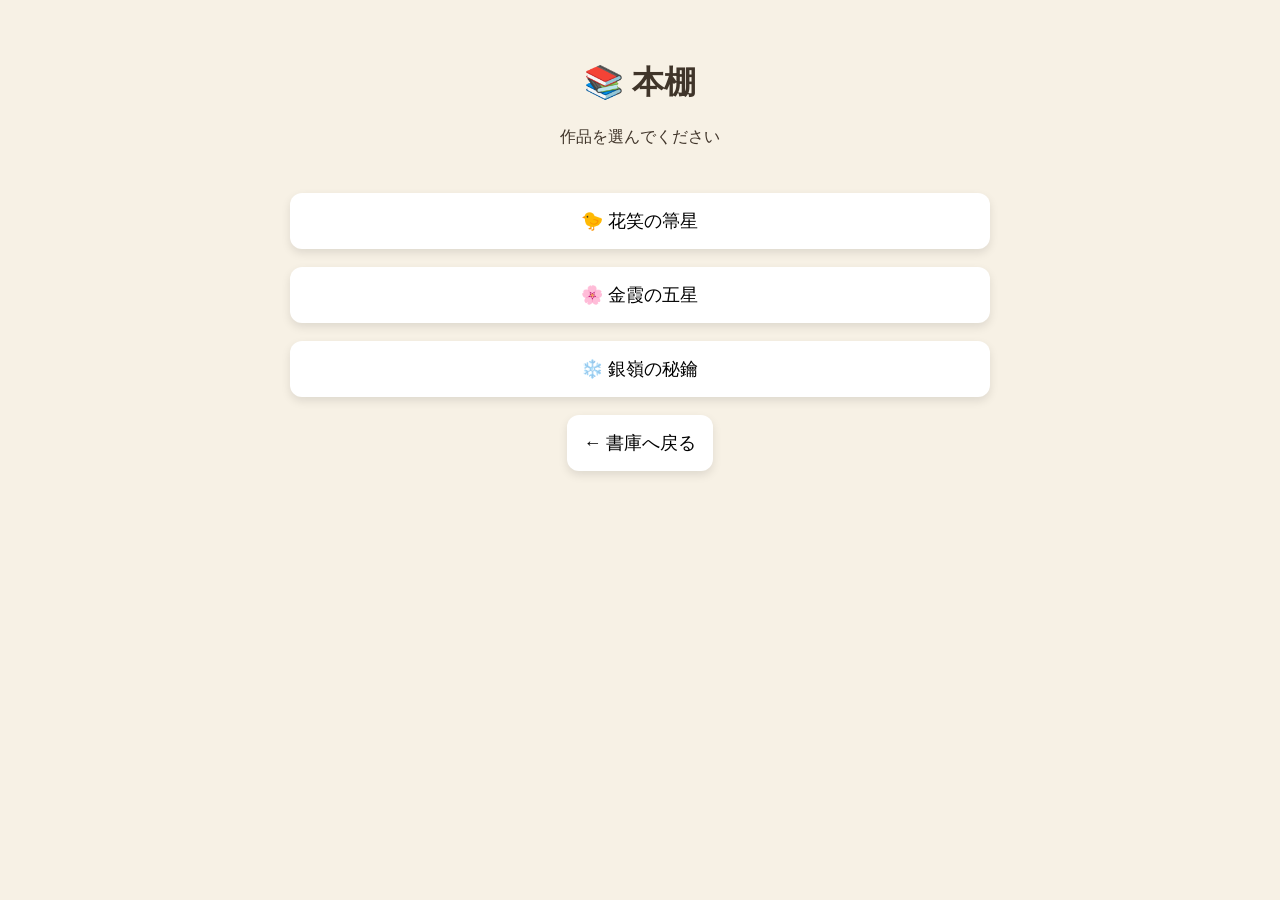
==== bookshelf.html @ 85a71ff8 "Create bookshelf.html" ====
<!DOCTYPE html>
<html lang="ja">

<head>

<meta charset="UTF-8">

<meta name="viewport" content="width=device-width, initial-scale=1.0">

<title>本棚</title>

<link rel="stylesheet" href="style.css">

</head>

<body>

<div class="container">

<h1>📚 本棚</h1>

<p class="catch">
作品を選んでください
</p>

<div class="menu">

<button>🐤 花笑の箒星</button>

<button>🌸 金霞の五星</button>

<button>❄️ 銀嶺の秘鑰</button>

</div>

<br>

<button onclick="location.href='index.html'">

← 書庫へ戻る

</button>

</div>

</body>

</html>
---- style.css ----
body{

    margin:0;

    font-family:serif;

    background:#f7f1e5;

    color:#40352a;

}

.container{

    max-width:700px;

    margin:auto;

    padding:40px 20px;

    text-align:center;

}

h1{

    font-size:32px;

    margin-bottom:5px;

}

h2{

    color:#8a6d3b;

    margin-bottom:30px;

}

.catch{

    line-height:2;

    margin-bottom:40px;

}

.menu{

    display:flex;

    flex-direction:column;

    gap:18px;

}

button{

    font-size:18px;

    padding:16px;

    border:none;

    border-radius:12px;

    background:white;

    cursor:pointer;

    box-shadow:0 4px 10px rgba(0,0,0,.1);

    transition:.2s;

}

button:hover{

    transform:translateY(-3px);

}
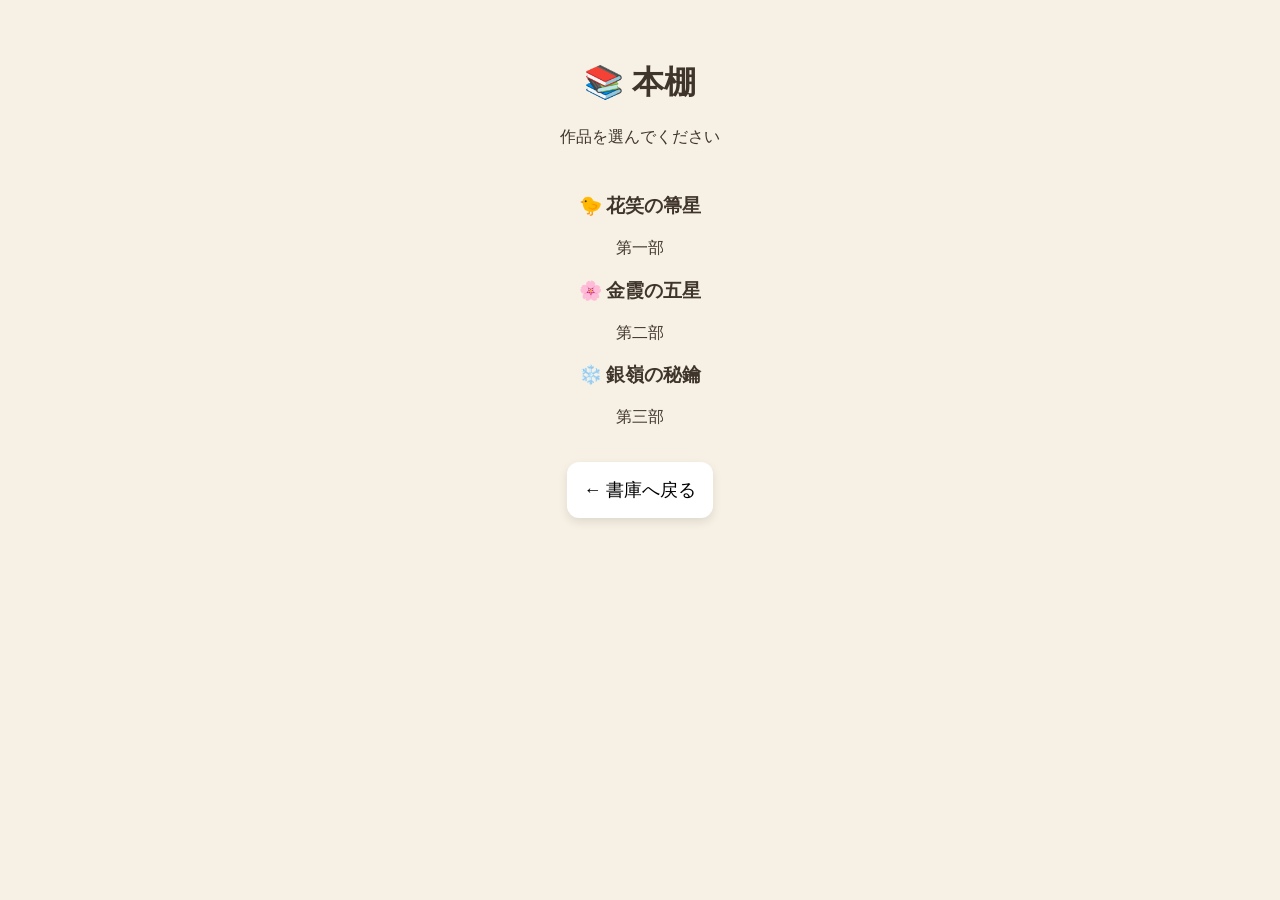
==== commit 3538cac6: "Update bookshelf.html" ====
--- a/bookshelf.html
+++ b/bookshelf.html
@@ -23,16 +23,33 @@
 作品を選んでください
 </p>
 
-<div class="menu">
+<div class="book-list">
 
-<button>🐤 花笑の箒星</button>
+<div class="book-card">
 
-<button>🌸 金霞の五星</button>
+<h3>🐤 花笑の箒星</h3>
 
-<button>❄️ 銀嶺の秘鑰</button>
+<p>第一部</p>
 
 </div>
 
+<div class="book-card">
+
+<h3>🌸 金霞の五星</h3>
+
+<p>第二部</p>
+
+</div>
+
+<div class="book-card">
+
+<h3>❄️ 銀嶺の秘鑰</h3>
+
+<p>第三部</p>
+
+</div>
+
+</div>
 <br>
 
 <button onclick="location.href='index.html'">
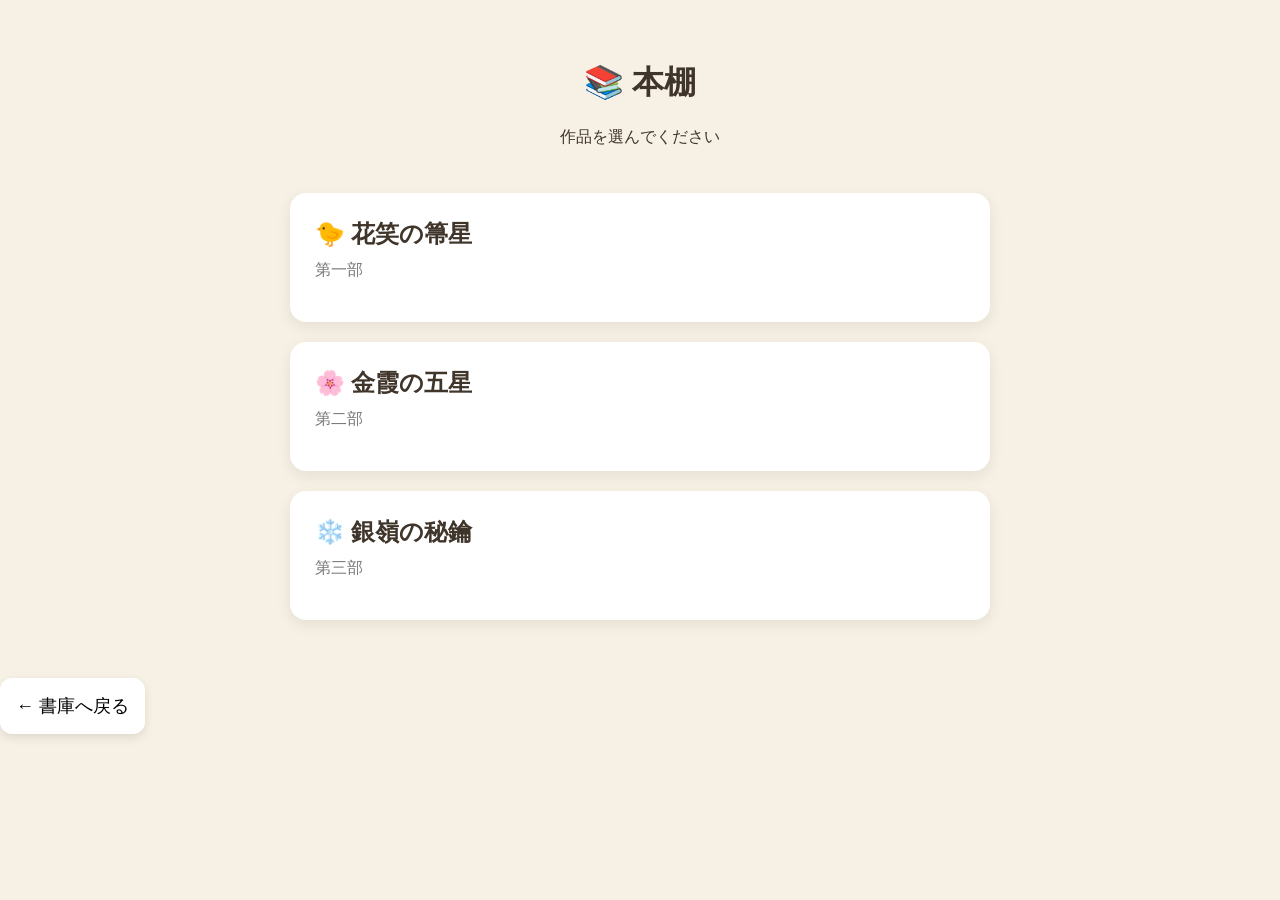
==== commit 2a0eaac3: "Update bookshelf.html" ====
--- a/bookshelf.html
+++ b/bookshelf.html
@@ -25,31 +25,35 @@
 
 <div class="book-list">
 
-<div class="book-card">
+    <div class="book-card" onclick="showBook('hanawarai')">
 
-<h3>🐤 花笑の箒星</h3>
+        <h3>🐤 花笑の箒星</h3>
 
-<p>第一部</p>
+        <p>第一部</p>
+
+    </div>
+
+    <div class="book-card" onclick="showBook('kinka')">
+
+        <h3>🌸 金霞の五星</h3>
+
+        <p>第二部</p>
+
+    </div>
+
+    <div class="book-card" onclick="showBook('ginrei')">
+
+        <h3>❄️ 銀嶺の秘鑰</h3>
+
+        <p>第三部</p>
+
+    </div>
 
 </div>
 
-<div class="book-card">
+<div id="bookDetail"></div>
 
-<h3>🌸 金霞の五星</h3>
-
-<p>第二部</p>
-
-</div>
-
-<div class="book-card">
-
-<h3>❄️ 銀嶺の秘鑰</h3>
-
-<p>第三部</p>
-
-</div>
-
-</div>
+<script src="script.js"></script></div>
 <br>
 
 <button onclick="location.href='index.html'">
--- a/style.css
+++ b/style.css
@@ -81,3 +81,55 @@
     transform:translateY(-3px);
 
 }
+
+.book-list{
+
+display:flex;
+
+flex-direction:column;
+
+gap:20px;
+
+margin-top:30px;
+
+}
+
+.book-card{
+
+background:white;
+
+padding:25px;
+
+border-radius:16px;
+
+box-shadow:0 5px 15px rgba(0,0,0,.08);
+
+text-align:left;
+
+cursor:pointer;
+
+transition:.2s;
+
+}
+
+.book-card:hover{
+
+transform:translateY(-4px);
+
+}
+
+.book-card h3{
+
+margin:0;
+
+font-size:24px;
+
+}
+
+.book-card p{
+
+margin-top:10px;
+
+color:#777;
+
+}
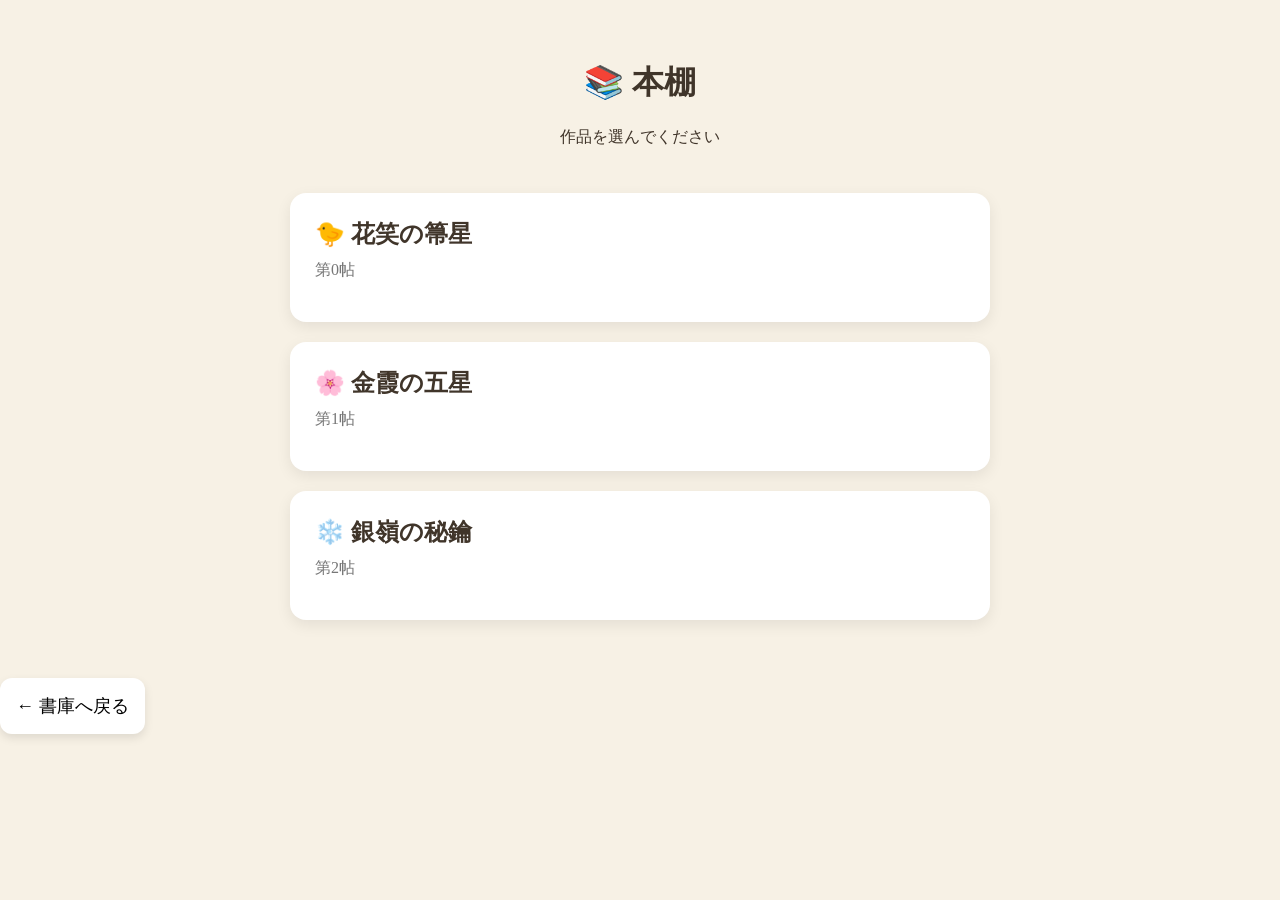
==== commit b1a3af2e: "Update bookshelf.html" ====
--- a/bookshelf.html
+++ b/bookshelf.html
@@ -29,7 +29,7 @@
 
         <h3>🐤 花笑の箒星</h3>
 
-        <p>第一部</p>
+        <p>第0帖</p>
 
     </div>
 
@@ -37,7 +37,7 @@
 
         <h3>🌸 金霞の五星</h3>
 
-        <p>第二部</p>
+        <p>第1帖</p>
 
     </div>
 
@@ -45,7 +45,7 @@
 
         <h3>❄️ 銀嶺の秘鑰</h3>
 
-        <p>第三部</p>
+        <p>第2帖</p>
 
     </div>
 
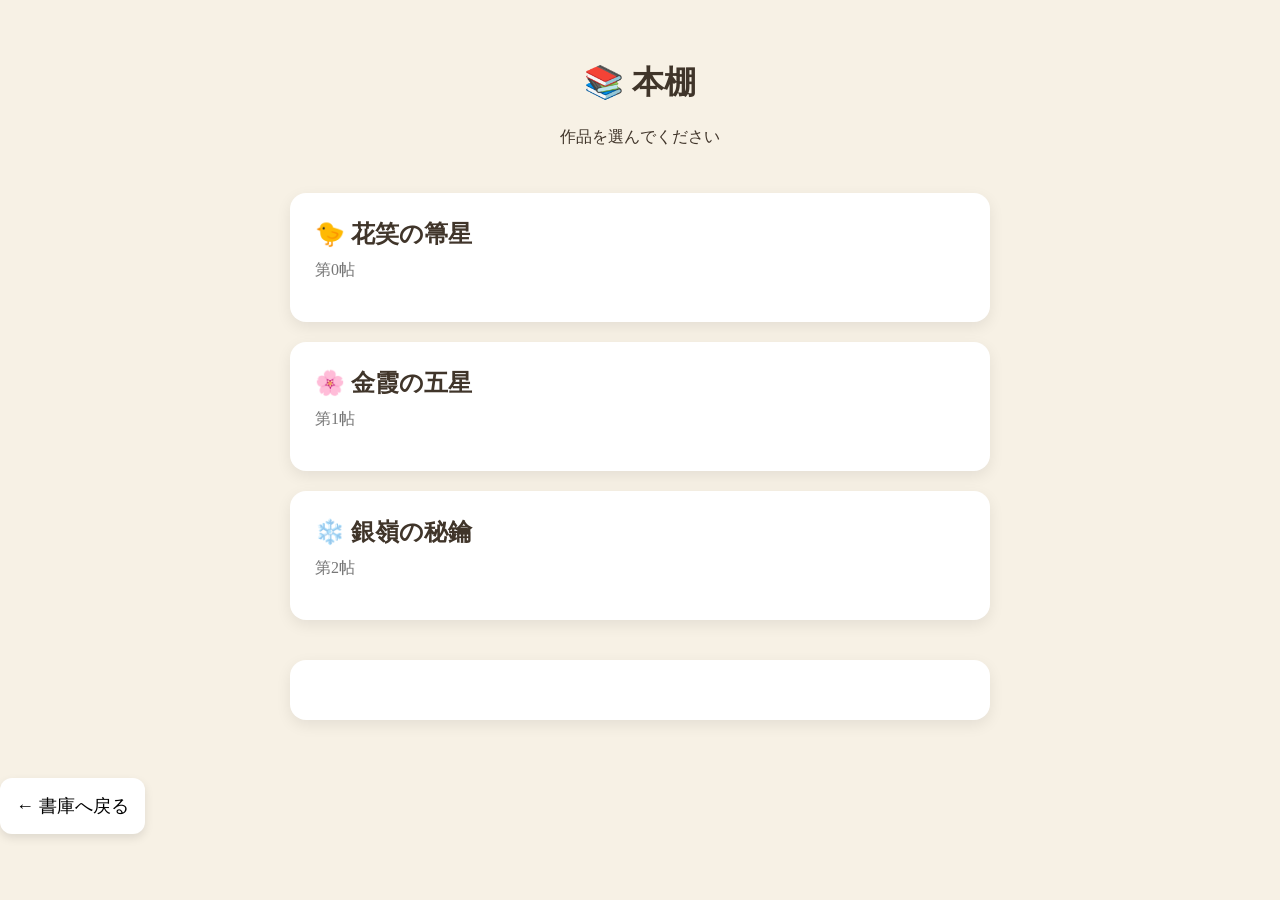
==== commit 91a6f4e7: "Update bookshelf.html" ====
--- a/bookshelf.html
+++ b/bookshelf.html
@@ -25,7 +25,7 @@
 
 <div class="book-list">
 
-    <div class="book-card" onclick="showBook('hanawarai')">
+    <div class="book-card" onclick="showBook('hanaemi')">
 
         <h3>🐤 花笑の箒星</h3>
 
@@ -53,6 +53,7 @@
 
 <div id="bookDetail"></div>
 
+<script src="books.js"></script>
 <script src="script.js"></script></div>
 <br>
 
--- a/style.css
+++ b/style.css
@@ -133,3 +133,41 @@
 color:#777;
 
 }
+
+#bookDetail{
+
+margin-top:40px;
+
+background:white;
+
+padding:30px;
+
+border-radius:16px;
+
+box-shadow:0 5px 15px rgba(0,0,0,.08);
+
+}
+
+.chapter-list{
+
+display:flex;
+
+flex-direction:column;
+
+gap:12px;
+
+margin-top:25px;
+
+}
+
+.chapter-list button{
+
+width:100%;
+
+text-align:left;
+
+padding:16px;
+
+font-size:17px;
+
+}
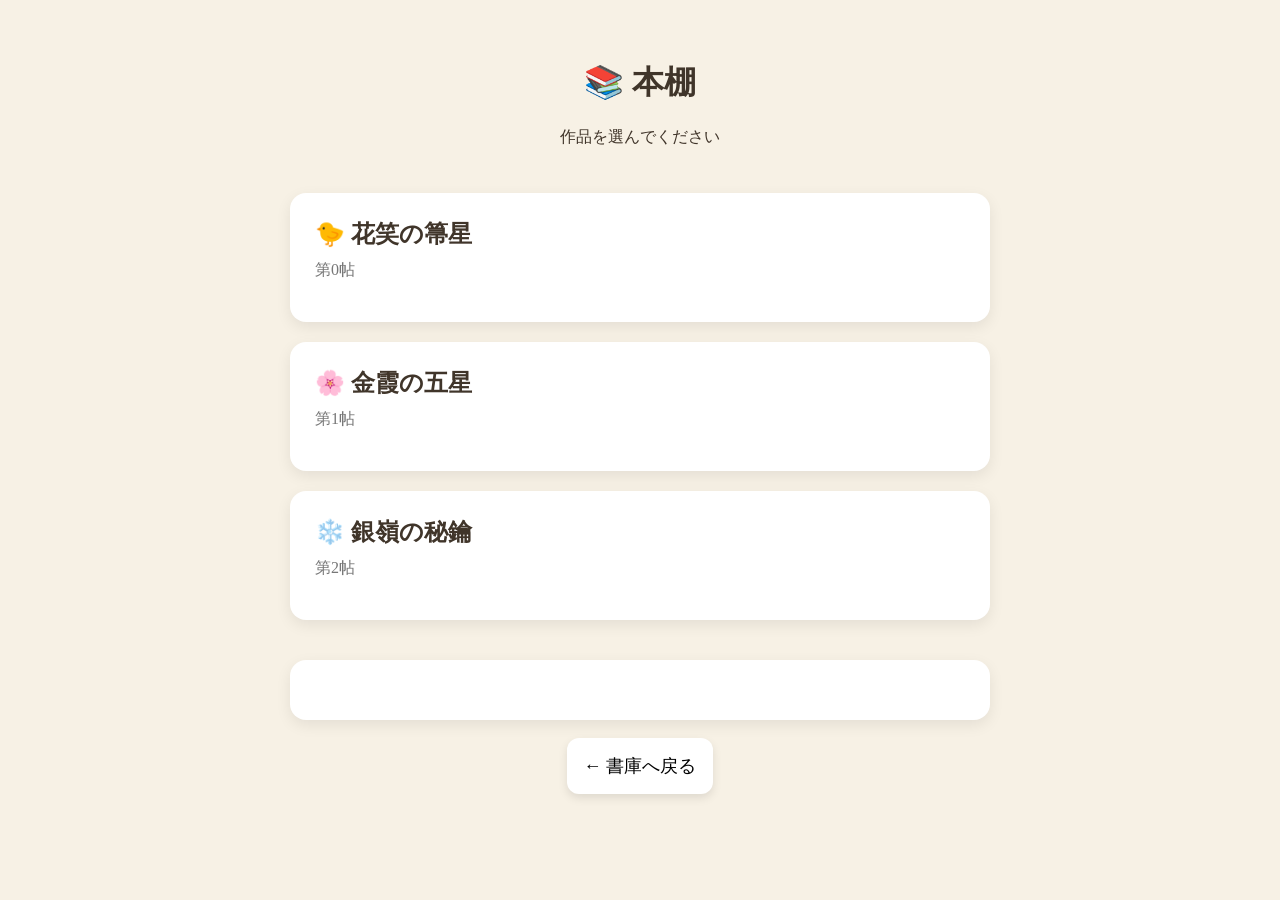
==== commit cbacdb06: "Update bookshelf.html" ====
--- a/bookshelf.html
+++ b/bookshelf.html
@@ -2,68 +2,55 @@
 <html lang="ja">
 
 <head>
+    <meta charset="UTF-8">
+    <meta name="viewport" content="width=device-width, initial-scale=1.0">
 
-<meta charset="UTF-8">
+    <title>本棚</title>
 
-<meta name="viewport" content="width=device-width, initial-scale=1.0">
-
-<title>本棚</title>
-
-<link rel="stylesheet" href="style.css">
-
+    <link rel="stylesheet" href="style.css">
 </head>
 
 <body>
 
-<div class="container">
+    <div class="container">
 
-<h1>📚 本棚</h1>
+        <h1>📚 本棚</h1>
 
-<p class="catch">
-作品を選んでください
-</p>
+        <p class="catch">
+            作品を選んでください
+        </p>
 
-<div class="book-list">
+        <div class="book-list">
 
-    <div class="book-card" onclick="showBook('hanaemi')">
+            <div class="book-card" onclick="showBook('hanaemi')">
+                <h3>🐤 花笑の箒星</h3>
+                <p>第0帖</p>
+            </div>
 
-        <h3>🐤 花笑の箒星</h3>
+            <div class="book-card" onclick="showBook('kinka')">
+                <h3>🌸 金霞の五星</h3>
+                <p>第1帖</p>
+            </div>
 
-        <p>第0帖</p>
+            <div class="book-card" onclick="showBook('ginrei')">
+                <h3>❄️ 銀嶺の秘鑰</h3>
+                <p>第2帖</p>
+            </div>
+
+        </div>
+
+        <div id="bookDetail"></div>
+
+        <br>
+
+        <button onclick="location.href='index.html'">
+            ← 書庫へ戻る
+        </button>
 
     </div>
 
-    <div class="book-card" onclick="showBook('kinka')">
-
-        <h3>🌸 金霞の五星</h3>
-
-        <p>第1帖</p>
-
-    </div>
-
-    <div class="book-card" onclick="showBook('ginrei')">
-
-        <h3>❄️ 銀嶺の秘鑰</h3>
-
-        <p>第2帖</p>
-
-    </div>
-
-</div>
-
-<div id="bookDetail"></div>
-
-<script src="books.js"></script>
-<script src="script.js"></script></div>
-<br>
-
-<button onclick="location.href='index.html'">
-
-← 書庫へ戻る
-
-</button>
-
-</div>
+    <script src="books.js"></script>
+    <script src="script.js"></script>
 
 </body>
 
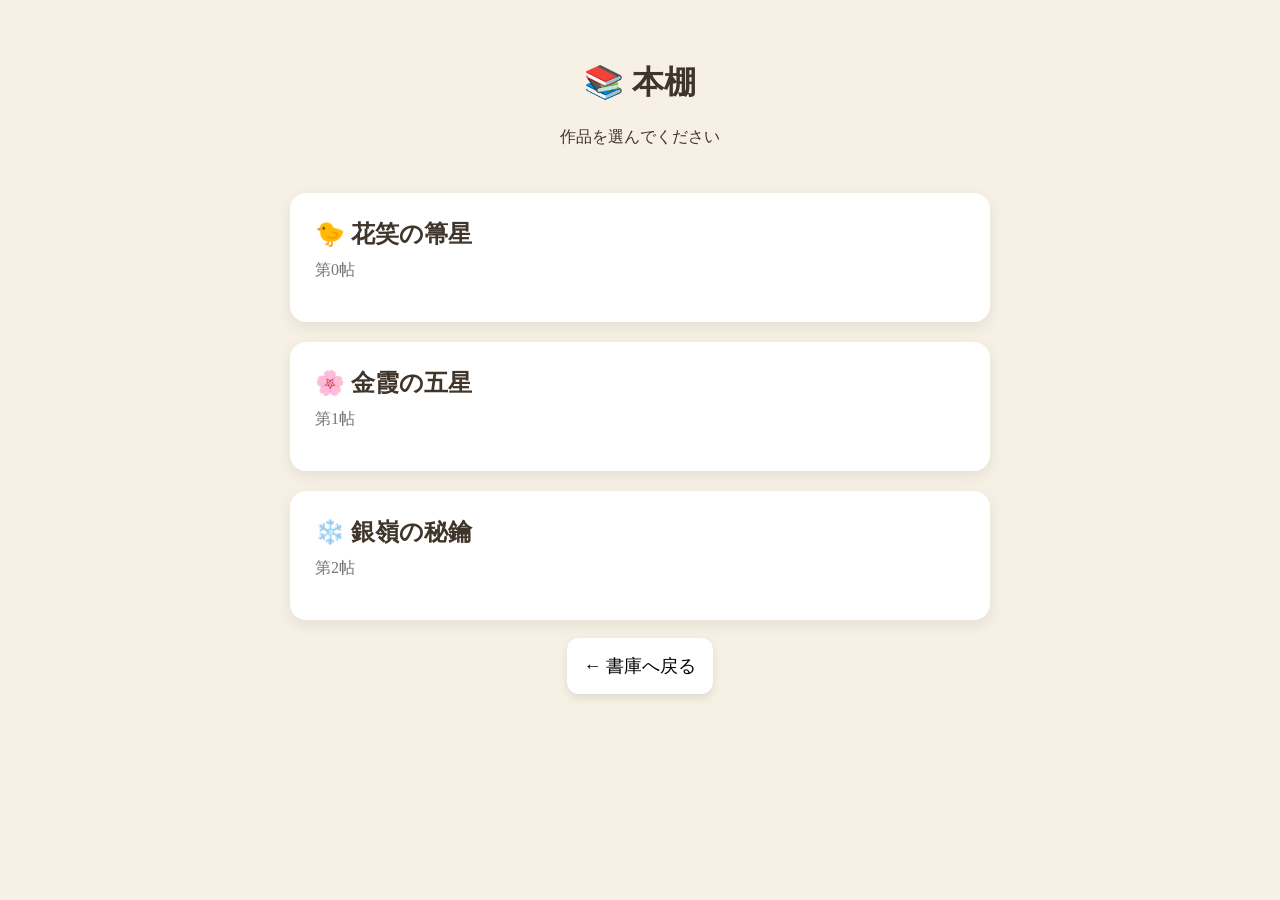
==== commit a45e0c71: "Update bookshelf.html" ====
--- a/bookshelf.html
+++ b/bookshelf.html
@@ -7,7 +7,7 @@
 
     <title>本棚</title>
 
-    <link rel="stylesheet" href="style.css">
+    <link rel="stylesheet" href="style.css?v=2">
 </head>
 
 <body>
--- a/style.css
+++ b/style.css
@@ -134,7 +134,8 @@
 
 }
 
-#bookDetail{
+
+#bookDetail {
 
 margin-top:40px;
 
@@ -145,6 +146,25 @@
 border-radius:16px;
 
 box-shadow:0 5px 15px rgba(0,0,0,.08);
+
+}
+
+#bookDetail:empty {
+    display: none;
+
+}
+
+#bookDetail ul {
+
+    list-style: none;
+    padding-left: 0;
+    text-align: left;
+
+}
+
+#bookDetail li {
+
+    margin: 12px 0;
 
 }
 
